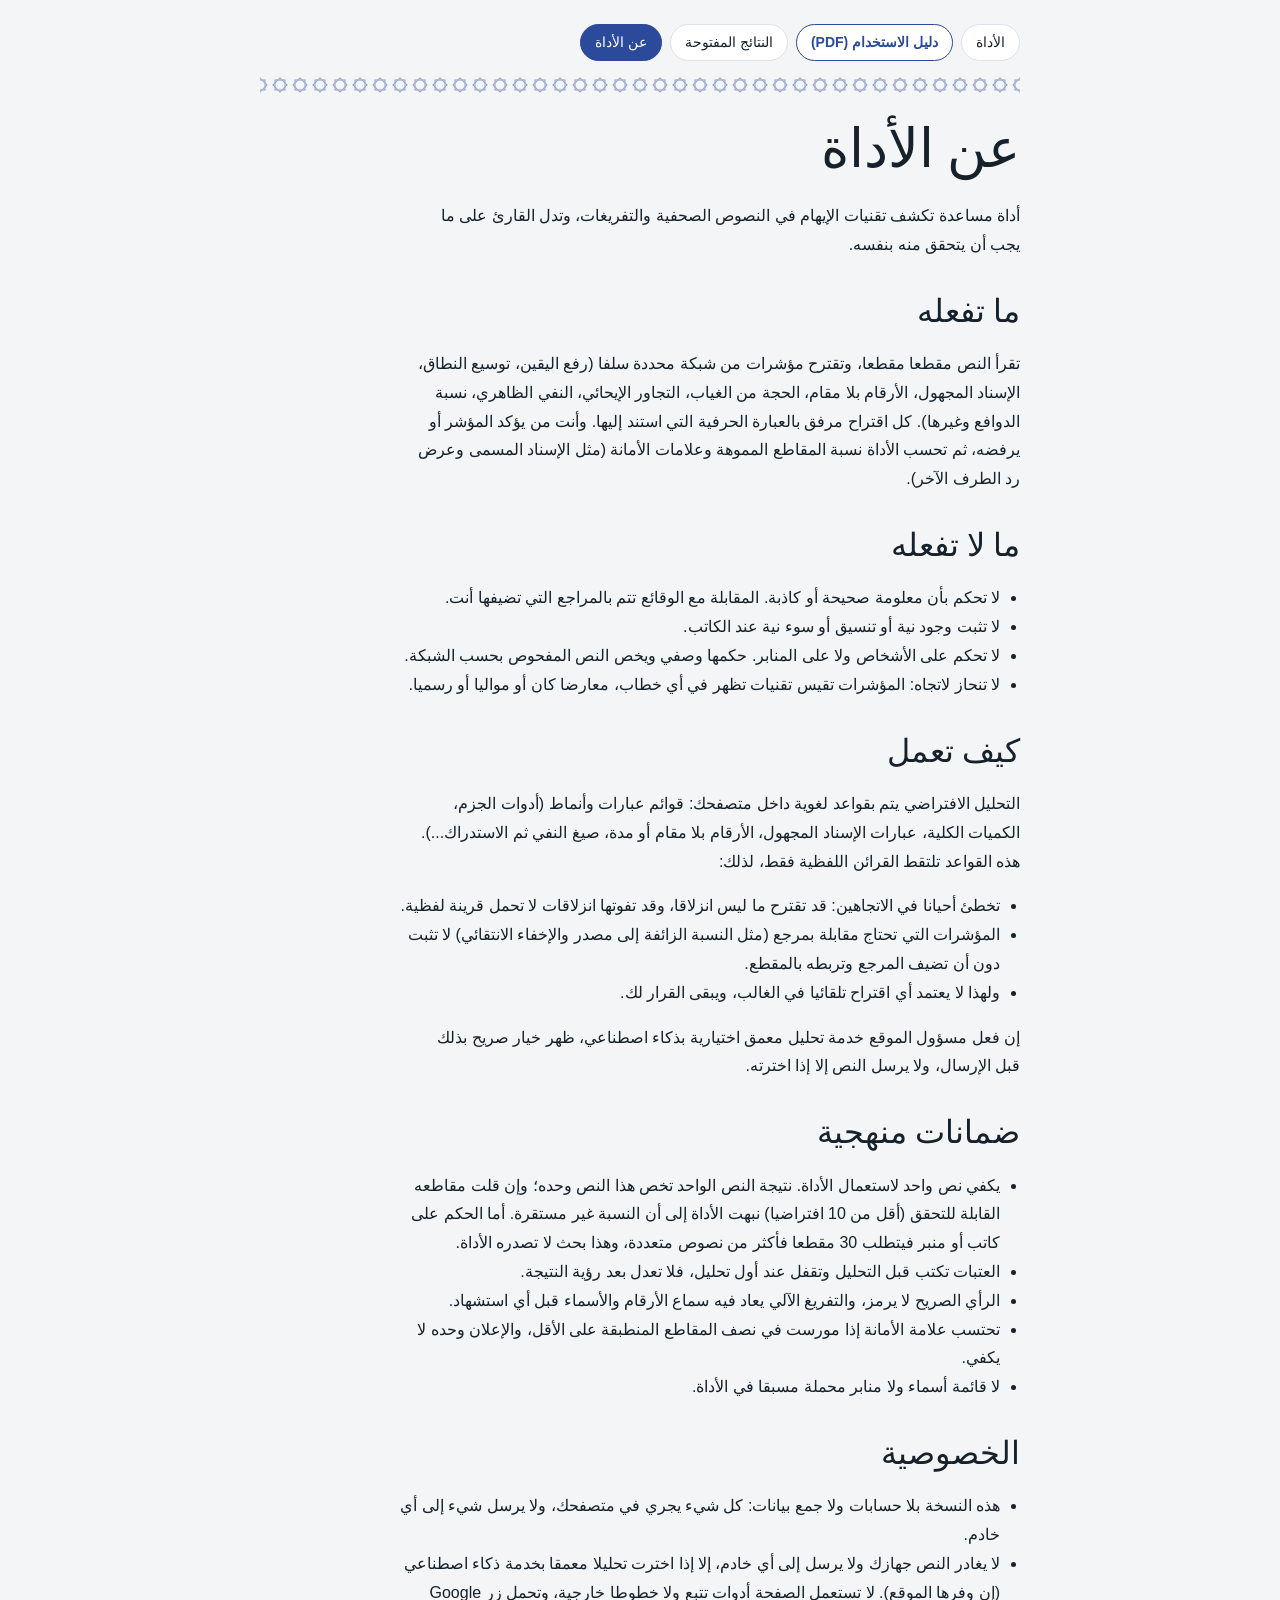
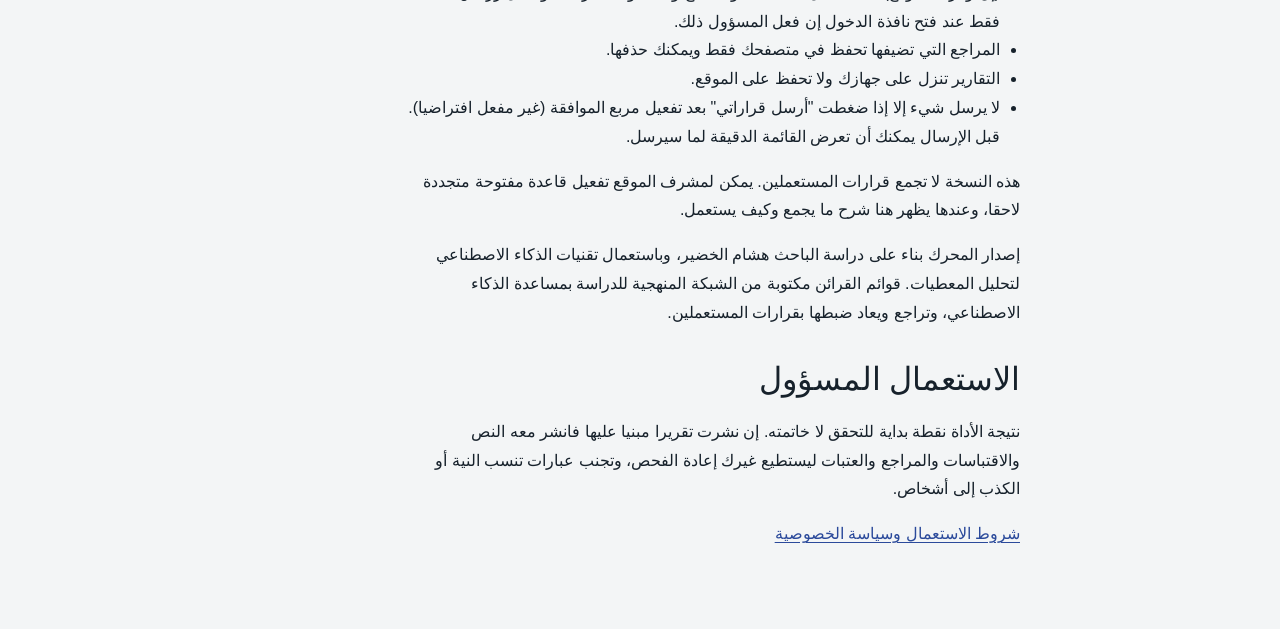
==== about.html @ cd6d9a6f "Add files via upload" ====
<!doctype html>
<html lang="ar" dir="rtl">
<head>
<meta charset="utf-8">
<meta http-equiv="Content-Security-Policy" content="default-src 'self'; script-src 'self' https://accounts.google.com/gsi/client; style-src 'self' 'unsafe-inline' https://accounts.google.com/gsi/style; img-src 'self' data:; font-src 'self'; connect-src 'self' https:; frame-src https://accounts.google.com/gsi/; object-src 'none'; base-uri 'none'; form-action 'self'">
<link rel="icon" href="data:image/svg+xml,%3Csvg xmlns='http://www.w3.org/2000/svg' viewBox='0 0 32 32'%3E%3Crect width='32' height='32' rx='7' fill='%232B4A9B'/%3E%3Cpath d='M16 4l3.2 6.4L26 8.5l-1.9 6.8L28 16l-3.9.7L26 23.5l-6.8-1.9L16 28l-3.2-6.4L6 23.5l1.9-6.8L4 16l3.9-.7L6 8.5l6.8 1.9z' fill='%23fff'/%3E%3C/svg%3E">
<meta name="referrer" content="strict-origin-when-cross-origin">
<meta name="viewport" content="width=device-width,initial-scale=1">
<title>عن الأداة</title>
<link rel="stylesheet" href="style.css">
<style>main{max-width:760px;margin:0 auto;padding:24px 0 64px}main h2{margin:28px 0 8px}main p,main li{max-width:68ch}ul{padding-inline-start:20px}</style>
</head>
<body style="padding-inline:16px">
<main>
<nav class="topnav" aria-label="التنقل"><a href="index.html">الأداة</a><a href="dalil-alistikhdam.pdf" download class="pdf">دليل الاستخدام (PDF)</a><a href="public.html">النتائج المفتوحة</a><a href="about.html" aria-current="page">عن الأداة</a></nav>

<h1>عن الأداة</h1>
<p>أداة مساعدة تكشف تقنيات الإيهام في النصوص الصحفية والتفريغات، وتدل القارئ على ما يجب أن يتحقق منه بنفسه.</p>

<h2>ما تفعله</h2>
<p>تقرأ النص مقطعا مقطعا، وتقترح مؤشرات من شبكة محددة سلفا (رفع اليقين، توسيع النطاق، الإسناد المجهول، الأرقام بلا مقام، الحجة من الغياب، التجاور الإيحائي، النفي الظاهري، نسبة الدوافع وغيرها). كل اقتراح مرفق بالعبارة الحرفية التي استند إليها. وأنت من يؤكد المؤشر أو يرفضه، ثم تحسب الأداة نسبة المقاطع المموهة وعلامات الأمانة (مثل الإسناد المسمى وعرض رد الطرف الآخر).</p>

<h2>ما لا تفعله</h2>
<ul>
<li>لا تحكم بأن معلومة صحيحة أو كاذبة. المقابلة مع الوقائع تتم بالمراجع التي تضيفها أنت.</li>
<li>لا تثبت وجود نية أو تنسيق أو سوء نية عند الكاتب.</li>
<li>لا تحكم على الأشخاص ولا على المنابر. حكمها وصفي ويخص النص المفحوص بحسب الشبكة.</li>
<li>لا تنحاز لاتجاه: المؤشرات تقيس تقنيات تظهر في أي خطاب، معارضا كان أو مواليا أو رسميا.</li>
</ul>

<h2>كيف تعمل</h2>
<p>التحليل الافتراضي يتم بقواعد لغوية داخل متصفحك: قوائم عبارات وأنماط (أدوات الجزم، الكميات الكلية، عبارات الإسناد المجهول، الأرقام بلا مقام أو مدة، صيغ النفي ثم الاستدراك...). هذه القواعد تلتقط القرائن اللفظية فقط، لذلك:</p>
<ul>
<li>تخطئ أحيانا في الاتجاهين: قد تقترح ما ليس انزلاقا، وقد تفوتها انزلاقات لا تحمل قرينة لفظية.</li>
<li>المؤشرات التي تحتاج مقابلة بمرجع (مثل النسبة الزائفة إلى مصدر والإخفاء الانتقائي) لا تثبت دون أن تضيف المرجع وتربطه بالمقطع.</li>
<li>ولهذا لا يعتمد أي اقتراح تلقائيا في الغالب، ويبقى القرار لك.</li>
</ul>
<p>إن فعل مسؤول الموقع خدمة تحليل معمق اختيارية بذكاء اصطناعي، ظهر خيار صريح بذلك قبل الإرسال، ولا يرسل النص إلا إذا اخترته.</p>

<h2>ضمانات منهجية</h2>
<ul>
<li>يكفي نص واحد لاستعمال الأداة. نتيجة النص الواحد تخص هذا النص وحده؛ وإن قلت مقاطعه القابلة للتحقق (أقل من 10 افتراضيا) نبهت الأداة إلى أن النسبة غير مستقرة. أما الحكم على كاتب أو منبر فيتطلب 30 مقطعا فأكثر من نصوص متعددة، وهذا بحث لا تصدره الأداة.</li>
<li>العتبات تكتب قبل التحليل وتقفل عند أول تحليل، فلا تعدل بعد رؤية النتيجة.</li>
<li>الرأي الصريح لا يرمز، والتفريغ الآلي يعاد فيه سماع الأرقام والأسماء قبل أي استشهاد.</li>
<li>تحتسب علامة الأمانة إذا مورست في نصف المقاطع المنطبقة على الأقل، والإعلان وحده لا يكفي.</li>
<li>لا قائمة أسماء ولا منابر محملة مسبقا في الأداة.</li>
</ul>

<h2>الخصوصية</h2>
<ul>
<li class="only-static">هذه النسخة بلا حسابات ولا جمع بيانات: كل شيء يجري في متصفحك، ولا يرسل شيء إلى أي خادم.</li>
<li class="only-full">يشترط الموقع حسابا ببريدك الإلكتروني (Gmail أو غيره) وموافقتك على <a href="terms.html">شروط الاستعمال</a>. نحفظ بريدك وتاريخ موافقتك على الشروط، ولا نرسل إليك دعايات. يمكنك من قائمة "حسابي" تنزيل بياناتك أو حذف حسابك.</li>
<li>لا يغادر النص جهازك ولا يرسل إلى أي خادم، إلا إذا اخترت تحليلا معمقا بخدمة ذكاء اصطناعي (إن وفرها الموقع). لا تستعمل الصفحة أدوات تتبع ولا خطوطا خارجية، وتحمل زر Google فقط عند فتح نافذة الدخول إن فعل المسؤول ذلك.</li>
<li>المراجع التي تضيفها تحفظ في متصفحك فقط ويمكنك حذفها.</li>
<li>التقارير تنزل على جهازك ولا تحفظ على الموقع.</li>
<li>لا يرسل شيء إلا إذا ضغطت "أرسل قراراتي" بعد تفعيل مربع الموافقة (غير مفعل افتراضيا). قبل الإرسال يمكنك أن تعرض القائمة الدقيقة لما سيرسل.</li>
</ul>

<div class="only-full">
<h2>مشروع معرفي مفتوح</h2>
<p>الموقع مشروع معرفي مفتوح: قرارات المستعملين الذين يوافقون على المساهمة تجمع مجهولة وتنشر مجمعة، ويمكن لأي زائر مراجعتها في كل وقت في صفحة <a href="public.html">النتائج المفتوحة</a>، وتنزيل البيانات الخام المجهولة، ومراسلة الموقع من الصفحة نفسها.</p>
<ul>
<li><b>ما يجمع:</b> رقم المؤشر، قرينة لفظية قصيرة (لا تتجاوز ثماني كلمات)، قرارك (أكدت أو رفضت أو أضفت يدويا)، إصدار المحرك، نمط التحليل (قواعد أو ذكاء اصطناعي)، الشهر، شكل المادة إن اخترته.</li>
<li><b>ما لا يجمع في المساهمة:</b> نص المقال، الرابط، اسم المنبر، الاسم، البريد، عنوان IP. المساهمة غير مرتبطة بحسابك. يستعمل الحساب فقط لتحديد عدد الإرسالات اليومية، ويمحى عداد اليوم في اليوم التالي.</li>
<li><b>حفظ تقريرك:</b> نص تحليلك ونتيجته لا يصلان إلى الخادم أبدا. نزل البيانات (JSON) لتحتفظ بها، وافتحها لاحقا بزر "افتح تقريرا محفوظا" لتكمل المراجعة. ما لم تنزله يضيع بإغلاق الصفحة.</li>
<li><b>الحذف:</b> يحذف حسابك ورسائلك متى شئت، لكن لا يمكن حذف قرار أرسلته لأنه مجهول المصدر ولا رابط بينه وبينك.</li>
<li><b>الاستعمال:</b> تستعمل القاعدة لمعرفة القرائن التي تخطئ فيها الأداة. لا يعدل المحرك تلقائيا: كل تعديل يراجعه الباحث بعد حد أدنى من القرارات، ويسجل رقم إصدار جديد.</li>
<li><b>ضوابط الموثوقية:</b> لا يحسب في المساهمات إلا ما راجعه إنسان (المؤشرات التي اعتمدت آليا ولم تؤكدها بنفسك لا ترسل). يمنع تسجيل القرارات نفسها مرتين (بصمة للمحتوى فقط، لا ترتبط بحسابك). تعد القرينة موثوقة بعد قرارات من 5 مساهمات مستقلة على الأقل، وتعرض نسبة رفضها بمجال ثقة 95% يتسع حين تقل القرارات. تسجل كل مساهمة مع إصدار المحرك، فلا تخلط بين إصدارين. وللمشرف إيقاف أي مساهمة مشبوهة من الإحصاءات والتنزيلات دون حذف.</li>
<li><b>حدود هذه القاعدة:</b> هي سجل لأحكام قراء، لا حقائق مثبتة، وتقيس مدى اتفاق الناس مع قرائن المحرك لا صحة النصوص. تصلح لمعايرة المحرك ولدراسة وصفية، ولا تصلح وحدها دليلا على أن نصا أو كاتبا بعينه مموه. المشاركون غير موثقي الخبرة، وقد يحاول منظمون توجيه النتائج، ولذلك تراجع عينة منها يدويا قبل أي تعديل.</li>
<li><b>ما لن يحصل:</b> لا ترتيب للمنابر ولا للكتاب، ولا مقارنة بين الخطابات.</li>
</ul>
</div>
<p class="only-static">هذه النسخة لا تجمع قرارات المستعملين. يمكن لمشرف الموقع تفعيل قاعدة مفتوحة متجددة لاحقا، وعندها يظهر هنا شرح ما يجمع وكيف يستعمل.</p>
<p>إصدار المحرك بناء على دراسة الباحث هشام الخضير، وباستعمال تقنيات الذكاء الاصطناعي لتحليل المعطيات. قوائم القرائن مكتوبة من الشبكة المنهجية للدراسة بمساعدة الذكاء الاصطناعي، وتراجع ويعاد ضبطها بقرارات المستعملين.</p>

<h2>الاستعمال المسؤول</h2>
<p>نتيجة الأداة نقطة بداية للتحقق لا خاتمته. إن نشرت تقريرا مبنيا عليها فانشر معه النص والاقتباسات والمراجع والعتبات ليستطيع غيرك إعادة الفحص، وتجنب عبارات تنسب النية أو الكذب إلى أشخاص.</p>
<p><a href="terms.html">شروط الاستعمال وسياسة الخصوصية</a></p>
</main>
<script src="config.js"></script>
<script src="mode.js"></script>
</body>
</html>
---- style.css ----
/* ====== الهوية البصرية ======
   ورق رمادي مزرق محايد، حبر أزرق داكن، لون مميز واحد (أزرق مستوحى من الزليج)، ودلالات وظيفية للتنبيه فقط.
   العنصر المميز الوحيد: شريط النجمة الثمانية (زليج) تحت قائمة التنقل. باقي الصفحة هادئ. */
@font-face{font-family:"Tadqiq Display";src:url("fonts/title.woff") format("woff"),local("Reem Kufi"),local("ReemKufi-Regular");font-weight:400 800;font-display:swap}
@font-face{font-family:"Tadqiq Maghribi";src:url("fonts/BouazziMaghribi-Regular.woff2") format("woff2"),url("fonts/BouazziMaghribi-Regular.woff") format("woff");font-weight:400;font-display:swap}
@font-face{font-family:"Tadqiq Text";src:url("fonts/text-400.woff") format("woff"),local("IBM Plex Sans Arabic"),local("IBMPlexSansArabic");font-weight:400 500;font-display:swap}
@font-face{font-family:"Tadqiq Text";src:url("fonts/text-600.woff") format("woff"),local("IBM Plex Sans Arabic SemiBold"),local("IBMPlexSansArabic-SemiBold");font-weight:600;font-display:swap}
@font-face{font-family:"Tadqiq Text";src:url("fonts/text-700.woff") format("woff"),local("IBM Plex Sans Arabic Bold"),local("IBMPlexSansArabic-Bold");font-weight:700 800;font-display:swap}
:root{
  --bg:#F3F5F6; --panel:#FFFFFF; --ink:#16212B; --mute:#55616E; --line:#DCE2E7; --soft:#E8EDF1;
  --accent:#2B4A9B; --accent-ink:#FFFFFF;
  --flag:#A3271D; --flag-bg:#FBEBE8; --warn:#7F5200; --warn-bg:#FAF0D9; --ok:#1F6B3E; --ok-bg:#E4F2E9;
  --mark:#FFE7A0; --shadow:0 1px 2px rgba(22,33,43,.05),0 6px 18px -8px rgba(22,33,43,.12);
  --f-maghribi:"Tadqiq Maghribi","Tadqiq Display","Reem Kufi",serif;
  --f-display:"Tadqiq Display","Reem Kufi","Segoe UI",Tahoma,"Noto Sans Arabic",sans-serif;
  --f-body:"Tadqiq Text","IBM Plex Sans Arabic","Segoe UI",Tahoma,"Noto Sans Arabic",sans-serif;
  color-scheme:light;
}
@media (prefers-color-scheme: dark){
  :root:not([data-theme="light"]){
    --bg:#0E141B; --panel:#16202A; --ink:#E8EDF2; --mute:#9AA8B6; --line:#27343F; --soft:#1D2A35;
    --accent:#8CA6EE; --accent-ink:#0E1630;
    --flag:#FF9488; --flag-bg:#3A1D1A; --warn:#F0C26B; --warn-bg:#30270F; --ok:#7FD39B; --ok-bg:#14301E;
    --mark:#5A4A12; --shadow:0 1px 2px rgba(0,0,0,.3),0 6px 18px -8px rgba(0,0,0,.5); color-scheme:dark;
  }
}
:root[data-theme="dark"]{
  --bg:#0E141B; --panel:#16202A; --ink:#E8EDF2; --mute:#9AA8B6; --line:#27343F; --soft:#1D2A35;
  --accent:#8CA6EE; --accent-ink:#0E1630;
  --flag:#FF9488; --flag-bg:#3A1D1A; --warn:#F0C26B; --warn-bg:#30270F; --ok:#7FD39B; --ok-bg:#14301E;
  --mark:#5A4A12; --shadow:0 1px 2px rgba(0,0,0,.3),0 6px 18px -8px rgba(0,0,0,.5); color-scheme:dark;
}
html{-webkit-text-size-adjust:100%}
body{background:var(--bg);color:var(--ink);font-family:var(--f-body);font-size:16px;line-height:1.8;padding-inline:16px;font-feature-settings:'kern','liga'}
#app{max-width:1080px;margin:0 auto;padding-block:24px 64px;direction:rtl}
*{box-sizing:border-box}
h1,h2,h3{font-family:var(--f-display);font-weight:700;margin:0;text-wrap:balance;letter-spacing:0}
h1,h2{font-family:var(--f-maghribi);font-weight:400;font-synthesis:none}   /* الخط المغربي للعناوين الأساسية؛ وزن واحد فلا تضخيم آلي */
h1{font-size:clamp(36px,6.5vw,54px);line-height:1.35}
h2{font-size:clamp(26px,3.8vw,32px);line-height:1.45;margin-bottom:12px}
h3{font-size:17px;line-height:1.5}
header{display:flex;flex-wrap:wrap;gap:10px 16px;align-items:baseline;justify-content:space-between;margin-bottom:28px;padding-bottom:8px}
header p{margin:6px 0 0;color:var(--mute);max-width:62ch}
.tag{font-size:12px;border:1px solid var(--line);border-radius:999px;padding:2px 10px;color:var(--mute);background:var(--panel)}
section{margin-bottom:28px;min-width:0}
.card{background:var(--panel);border:1px solid var(--line);border-radius:14px;padding:clamp(16px,3vw,24px);min-width:0;box-shadow:var(--shadow)}
.grid{display:grid;gap:12px;grid-template-columns:repeat(auto-fit,minmax(200px,1fr))}
label{display:flex;flex-direction:column;gap:4px;font-size:13px;color:var(--mute);min-width:0}
input,select,textarea,button{font:inherit;color:var(--ink)}
input[type=text],input[type=number],input[type=date],input[type=email],select,textarea{background:var(--bg);border:1px solid var(--line);border-radius:7px;padding:7px 10px;width:100%;min-width:0}
textarea{resize:vertical;line-height:1.8}
:focus-visible{outline:2px solid var(--accent);outline-offset:2px}
button{cursor:pointer;border:1px solid var(--line);background:var(--panel);border-radius:9px;padding:8px 16px;transition:background-color .15s,border-color .15s}
button:hover:not(:disabled){border-color:var(--accent)}
button.primary{background:var(--accent);color:var(--accent-ink);border-color:var(--accent);font-weight:600}
button.primary:hover:not(:disabled){filter:brightness(1.08)}
button:disabled{opacity:.5;cursor:not-allowed}
.row{display:flex;flex-wrap:wrap;gap:10px;align-items:center}
.note{color:var(--mute);font-size:13px}
.banner{border-radius:8px;padding:10px 14px;font-size:13.5px;border:1px solid var(--line);background:var(--soft)}
.banner.warn{background:var(--warn-bg);color:var(--warn);border-color:transparent}
.banner.demo{background:var(--soft)}
details summary{cursor:pointer;color:var(--accent);font-size:14px}
.th{display:grid;gap:10px;grid-template-columns:repeat(auto-fit,minmax(150px,1fr));margin-top:10px}
/* summary */
.stats{display:grid;gap:12px;grid-template-columns:repeat(auto-fit,minmax(170px,1fr));margin-bottom:14px}
.stat{background:var(--panel);border:1px solid var(--line);border-radius:12px;padding:14px 16px;min-width:0;box-shadow:var(--shadow)}
.stat b{display:block;font-family:var(--f-display);font-size:32px;line-height:1.2;font-weight:700;font-variant-numeric:tabular-nums}
.stat span{font-size:13px;color:var(--mute)}
.verdict{border-radius:14px;padding:18px 20px;border:1px solid var(--line);border-inline-start-width:6px;background:var(--panel);margin-bottom:14px}
.verdict .lab{font-family:var(--f-display);font-size:clamp(20px,3vw,26px);line-height:1.4}
.verdict.bad{background:var(--flag-bg);border-color:var(--flag)}
.verdict.bad .lab{color:var(--flag)}
.verdict.good{background:var(--ok-bg);border-color:var(--ok)}
.verdict.good .lab{color:var(--ok)}
.verdict.mid{background:var(--warn-bg);border-color:var(--warn)}
.verdict.mid .lab{color:var(--warn)}
.bar{height:8px;border-radius:99px;background:var(--soft);overflow:hidden;margin-top:6px}
.bar i{display:block;height:100%;background:var(--flag)}
table{width:100%;border-collapse:collapse;font-size:14px}
th,td{border-bottom:1px solid var(--line);padding:8px 8px;text-align:start;vertical-align:middle}
th{font-weight:600;color:var(--mute);font-size:13px}
.scroll{overflow-x:auto}
td input[type=number]{width:70px}
.pill{display:inline-block;border-radius:99px;padding:1px 10px;font-size:12.5px;background:var(--soft);color:var(--mute)}
.pill.ok{background:var(--ok-bg);color:var(--ok)}
.pill.no{background:var(--flag-bg);color:var(--flag)}
.pill.decl{background:var(--warn-bg);color:var(--warn)}
/* passages */
.p{border:1px solid var(--line);background:var(--panel);border-radius:12px;padding:16px;margin-bottom:12px;display:grid;gap:10px;min-width:0}
.p.camo{border-inline-start:5px solid var(--flag)}
.p.opin{opacity:.78}
.p-head{display:flex;flex-wrap:wrap;gap:8px 12px;align-items:center}
.p-n{font-family:var(--f-display);font-size:15px;color:var(--mute);min-width:2.2em}
.quote{margin:0;font-size:15.5px;line-height:1.9;overflow-wrap:anywhere}
mark{background:var(--mark);color:inherit;border-radius:3px;padding:0 2px}
.chips{display:flex;flex-wrap:wrap;gap:6px}
.chip{border-radius:99px;padding:2px 12px;font-size:13px;border:1px dashed var(--mute);background:transparent;display:inline-flex;gap:6px;align-items:center}
.chip.c{border-style:solid;border-color:var(--flag);background:var(--flag-bg);color:var(--flag);font-weight:600}
.chip.r{text-decoration:line-through;color:var(--mute);opacity:.6}
.chip small{font-size:11px;opacity:.85}
.p-meta{display:grid;gap:8px;grid-template-columns:repeat(auto-fit,minmax(190px,1fr))}
.why{font-size:13px;color:var(--mute);margin:0}
.add{display:flex;gap:6px;align-items:center}
.add select{width:auto;max-width:200px}
.legend{display:flex;flex-wrap:wrap;gap:12px;font-size:13px;color:var(--mute);margin-bottom:10px}
.bm{font-size:13px}
label .hint{font-size:12px;color:var(--mute);line-height:1.5}
.guide{display:grid;gap:10px;margin-top:10px}
.g-i{border:1px solid var(--line);border-radius:8px;padding:10px 12px;background:var(--bg)}
.g-i p{margin:2px 0;font-size:13.5px}
.g-i b{color:var(--ink)}
.refs{display:grid;gap:8px;margin:10px 0}
.ref{display:flex;flex-wrap:wrap;gap:6px 12px;align-items:baseline;border:1px solid var(--line);border-radius:8px;padding:8px 12px;background:var(--bg)}
.ref a{color:var(--accent);overflow-wrap:anywhere}
.ref .grow{flex:1;min-width:0}
.pill.est{background:var(--flag-bg);color:var(--flag);font-weight:600}
.checks{display:grid;gap:4px 14px;grid-template-columns:repeat(auto-fit,minmax(210px,1fr));margin-top:8px}
.checks label{flex-direction:row;align-items:center;gap:6px;color:var(--ink);font-size:14px}
.empty{border:1px dashed var(--line);border-radius:10px;padding:18px;color:var(--mute);background:var(--panel)}
.empty ol{margin:8px 0 0;padding-inline-start:20px}
.sumtxt{font-size:15.5px;line-height:1.9;margin:6px 0 0}
.chip small.auto{font-weight:400}

#msg{min-height:1.4em}
.prog{height:6px;border-radius:99px;background:var(--soft);overflow:hidden}
.prog i{display:block;height:100%;width:0;background:var(--accent);transition:width .3s}
@media (prefers-reduced-motion:reduce){.prog i{transition:none}}
@media (max-width:520px){h1{font-size:32px}.stat b{font-size:26px}}
a{color:var(--accent);text-underline-offset:3px}
body{margin:0}
[hidden]{display:none!important}

.topnav{display:flex;flex-wrap:wrap;gap:6px 8px;margin:0 0 18px;padding:0}
.topnav a{border:1px solid var(--line);background:var(--panel);color:var(--ink);text-decoration:none;border-radius:99px;padding:5px 14px;font-size:14px}
.topnav a:hover{border-color:var(--accent)}
.topnav a[aria-current="page"]{background:var(--accent);color:var(--accent-ink);border-color:var(--accent)}
.topnav a.pdf{border-color:var(--accent);color:var(--accent);font-weight:600}

body.locked #app>*:not(.topnav){display:none}
body.locked main>*:not(.topnav):not(h1){display:none}
.gate{position:fixed;inset:0;z-index:50;background:rgba(15,22,28,.72);display:flex;align-items:flex-start;justify-content:center;padding:24px 16px;overflow-y:auto}
.gate-card{background:var(--panel);color:var(--ink);border:1px solid var(--line);border-radius:12px;padding:20px;max-width:460px;width:100%;margin-block:auto;display:grid;gap:10px}
.gate-card h2{margin:0}.gate-card h3{margin:8px 0 0}
.g-terms{flex-direction:row;flex-wrap:wrap;align-items:center;gap:6px;color:var(--ink);font-size:14px;background:var(--soft);border-radius:8px;padding:8px 10px}
.g-btn{min-height:44px}
.acct{margin-inline-start:auto;display:inline-flex;gap:6px;align-items:center;flex-wrap:wrap}
.acct .who{max-width:200px;overflow:hidden;text-overflow:ellipsis;white-space:nowrap;direction:ltr;color:var(--mute);font-size:13px}
.acct button{padding:3px 12px;font-size:13px;border-radius:99px}

/* الشريط المميز: نجمة ثمانية متكررة (نمط الزليج). عنصر الهوية الوحيد */
.topnav::after{content:"";flex:0 0 100%;height:20px;margin-top:8px;background:var(--accent);opacity:.45;
  -webkit-mask:url("data:image/svg+xml,%3Csvg xmlns='http://www.w3.org/2000/svg' width='20' height='20' viewBox='0 0 20 20'%3E%3Cg fill='none' stroke='black' stroke-width='1.1'%3E%3Crect x='5' y='5' width='10' height='10'/%3E%3Crect x='5' y='5' width='10' height='10' transform='rotate(45 10 10)'/%3E%3C/g%3E%3C/svg%3E") repeat-x center/20px 20px;
  mask:url("data:image/svg+xml,%3Csvg xmlns='http://www.w3.org/2000/svg' width='20' height='20' viewBox='0 0 20 20'%3E%3Cg fill='none' stroke='black' stroke-width='1.1'%3E%3Crect x='5' y='5' width='10' height='10'/%3E%3Crect x='5' y='5' width='10' height='10' transform='rotate(45 10 10)'/%3E%3C/g%3E%3C/svg%3E") repeat-x center/20px 20px}
.topnav{align-items:center}
.tag{border-color:var(--accent);color:var(--accent);background:transparent}
.quote{max-width:70ch}
@media (prefers-reduced-motion:reduce){*{transition:none!important}}
@media print{.topnav,.gate,button,.row,details>summary~*{display:none!important}body{background:#fff;color:#000}}

/* محتوى يظهر بحسب نمط الموقع */
.only-full{display:none}
html[data-mode=full] .only-full{display:revert}
html[data-mode=full] .only-static{display:none}
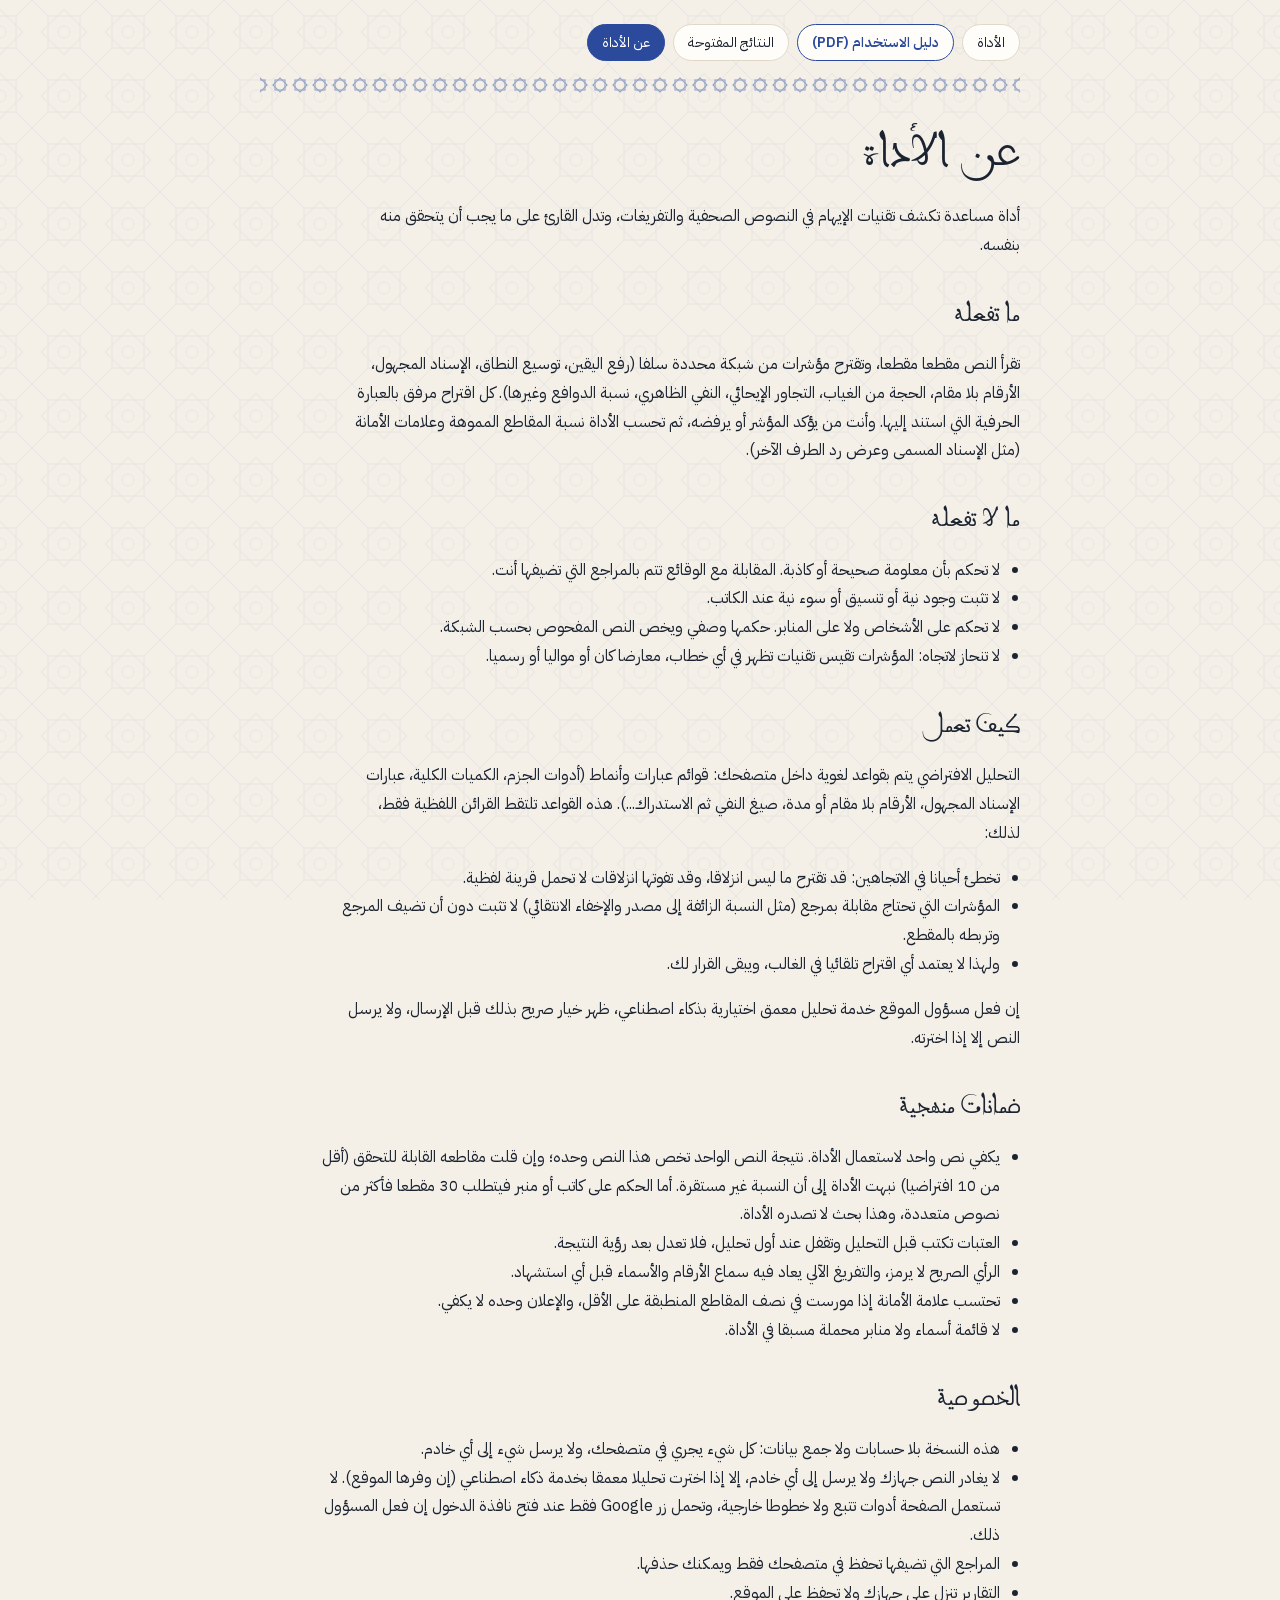
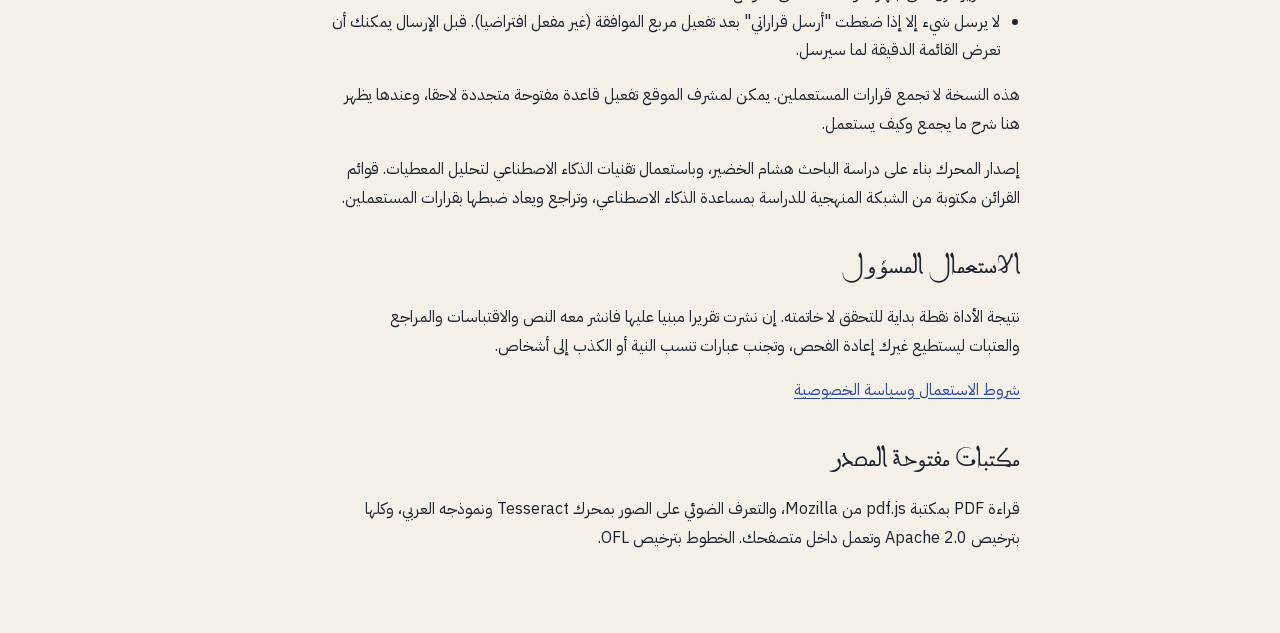
==== commit caa313e2: "Add files via upload Mise à jour : design, Word, PDF et images" ====
--- a/about.html
+++ b/about.html
@@ -2,7 +2,7 @@
 <html lang="ar" dir="rtl">
 <head>
 <meta charset="utf-8">
-<meta http-equiv="Content-Security-Policy" content="default-src 'self'; script-src 'self' https://accounts.google.com/gsi/client; style-src 'self' 'unsafe-inline' https://accounts.google.com/gsi/style; img-src 'self' data:; font-src 'self'; connect-src 'self' https:; frame-src https://accounts.google.com/gsi/; object-src 'none'; base-uri 'none'; form-action 'self'">
+<meta http-equiv="Content-Security-Policy" content="default-src 'self'; script-src 'self' 'wasm-unsafe-eval' https://accounts.google.com/gsi/client; worker-src 'self'; style-src 'self' 'unsafe-inline' https://accounts.google.com/gsi/style; img-src 'self' data:; font-src 'self'; connect-src 'self' https:; frame-src https://accounts.google.com/gsi/; object-src 'none'; base-uri 'none'; form-action 'self'">
 <link rel="icon" href="data:image/svg+xml,%3Csvg xmlns='http://www.w3.org/2000/svg' viewBox='0 0 32 32'%3E%3Crect width='32' height='32' rx='7' fill='%232B4A9B'/%3E%3Cpath d='M16 4l3.2 6.4L26 8.5l-1.9 6.8L28 16l-3.9.7L26 23.5l-6.8-1.9L16 28l-3.2-6.4L6 23.5l1.9-6.8L4 16l3.9-.7L6 8.5l6.8 1.9z' fill='%23fff'/%3E%3C/svg%3E">
 <meta name="referrer" content="strict-origin-when-cross-origin">
 <meta name="viewport" content="width=device-width,initial-scale=1">
@@ -76,6 +76,8 @@
 <h2>الاستعمال المسؤول</h2>
 <p>نتيجة الأداة نقطة بداية للتحقق لا خاتمته. إن نشرت تقريرا مبنيا عليها فانشر معه النص والاقتباسات والمراجع والعتبات ليستطيع غيرك إعادة الفحص، وتجنب عبارات تنسب النية أو الكذب إلى أشخاص.</p>
 <p><a href="terms.html">شروط الاستعمال وسياسة الخصوصية</a></p>
+
+<h2>مكتبات مفتوحة المصدر</h2><p>قراءة PDF بمكتبة pdf.js من Mozilla، والتعرف الضوئي على الصور بمحرك Tesseract ونموذجه العربي، وكلها بترخيص Apache 2.0 وتعمل داخل متصفحك. الخطوط بترخيص OFL.</p>
 </main>
 <script src="config.js"></script>
 <script src="mode.js"></script>
--- a/style.css
+++ b/style.css
@@ -7,8 +7,8 @@
 @font-face{font-family:"Tadqiq Text";src:url("fonts/text-600.woff") format("woff"),local("IBM Plex Sans Arabic SemiBold"),local("IBMPlexSansArabic-SemiBold");font-weight:600;font-display:swap}
 @font-face{font-family:"Tadqiq Text";src:url("fonts/text-700.woff") format("woff"),local("IBM Plex Sans Arabic Bold"),local("IBMPlexSansArabic-Bold");font-weight:700 800;font-display:swap}
 :root{
-  --bg:#F3F5F6; --panel:#FFFFFF; --ink:#16212B; --mute:#55616E; --line:#DCE2E7; --soft:#E8EDF1;
-  --accent:#2B4A9B; --accent-ink:#FFFFFF;
+  --bg:#F4F0E8; --panel:#FFFDF9; --ink:#1B2230; --mute:#5B5850; --line:#E0D8C6; --soft:#ECE5D6;
+  --accent:#2B4A9B; --accent-ink:#FFFFFF; --hero:#1A2A62; --brass:#B07D2B; --brass-hi:#E6BC6C;
   --flag:#A3271D; --flag-bg:#FBEBE8; --warn:#7F5200; --warn-bg:#FAF0D9; --ok:#1F6B3E; --ok-bg:#E4F2E9;
   --mark:#FFE7A0; --shadow:0 1px 2px rgba(22,33,43,.05),0 6px 18px -8px rgba(22,33,43,.12);
   --f-maghribi:"Tadqiq Maghribi","Tadqiq Display","Reem Kufi",serif;
@@ -18,15 +18,15 @@
 }
 @media (prefers-color-scheme: dark){
   :root:not([data-theme="light"]){
-    --bg:#0E141B; --panel:#16202A; --ink:#E8EDF2; --mute:#9AA8B6; --line:#27343F; --soft:#1D2A35;
-    --accent:#8CA6EE; --accent-ink:#0E1630;
+    --bg:#10131A; --panel:#181C26; --ink:#ECE9E2; --mute:#A4A59F; --line:#2A2F3C; --soft:#212634;
+    --accent:#8CA6EE; --accent-ink:#0E1630; --hero:#1B2756; --brass:#D6A24A; --brass-hi:#EBC77F;
     --flag:#FF9488; --flag-bg:#3A1D1A; --warn:#F0C26B; --warn-bg:#30270F; --ok:#7FD39B; --ok-bg:#14301E;
     --mark:#5A4A12; --shadow:0 1px 2px rgba(0,0,0,.3),0 6px 18px -8px rgba(0,0,0,.5); color-scheme:dark;
   }
 }
 :root[data-theme="dark"]{
-  --bg:#0E141B; --panel:#16202A; --ink:#E8EDF2; --mute:#9AA8B6; --line:#27343F; --soft:#1D2A35;
-  --accent:#8CA6EE; --accent-ink:#0E1630;
+  --bg:#10131A; --panel:#181C26; --ink:#ECE9E2; --mute:#A4A59F; --line:#2A2F3C; --soft:#212634;
+  --accent:#8CA6EE; --accent-ink:#0E1630; --hero:#1B2756; --brass:#D6A24A; --brass-hi:#EBC77F;
   --flag:#FF9488; --flag-bg:#3A1D1A; --warn:#F0C26B; --warn-bg:#30270F; --ok:#7FD39B; --ok-bg:#14301E;
   --mark:#5A4A12; --shadow:0 1px 2px rgba(0,0,0,.3),0 6px 18px -8px rgba(0,0,0,.5); color-scheme:dark;
 }
@@ -162,3 +162,64 @@
 .only-full{display:none}
 html[data-mode=full] .only-full{display:revert}
 html[data-mode=full] .only-static{display:none}
+
+/* منتقي الملفات: زر موحد بدل عنصر المتصفح الافتراضي */
+.picks{display:flex;flex-wrap:wrap;gap:8px;margin-top:10px}
+label.pick{position:relative;flex-direction:row;align-items:center;gap:8px;cursor:pointer;color:var(--ink);background:var(--panel);border:1px dashed var(--accent);border-radius:9px;padding:9px 12px;font-size:14px}
+label.pick b{font-weight:600;color:var(--accent);white-space:nowrap}
+label.pick .fn{color:var(--mute);font-size:12px;max-width:16ch;overflow:hidden;text-overflow:ellipsis;white-space:nowrap}
+label.pick input[type=file]{position:absolute;inset:0;opacity:0;cursor:pointer;width:100%;height:100%}
+label.pick:focus-within{outline:2px solid var(--accent);outline-offset:2px}
+label.pick:hover{background:var(--soft)}
+@media (max-width:560px){.picks{flex-direction:column}label.pick{width:100%;justify-content:space-between}}
+input[type=checkbox]{accent-color:var(--accent);width:18px;height:18px;flex:none}
+label:has(>input[type=checkbox]){align-items:flex-start}
+label.pick .fn{unicode-bidi:plaintext}
+
+/* ====== خلفية وهوية (تحديث التصميم) ====== */
+:root{--zel:url("data:image/svg+xml,%3Csvg xmlns='http://www.w3.org/2000/svg' width='64' height='64' viewBox='0 0 64 64'%3E%3Cg fill='none' stroke='black' stroke-width='1'%3E%3Crect x='16' y='16' width='32' height='32'/%3E%3Crect x='16' y='16' width='32' height='32' transform='rotate(45 32 32)'/%3E%3Ccircle cx='32' cy='32' r='6'/%3E%3Cpath d='M0 0l16 16M64 0L48 16M0 64l16-16M64 64L48 48'/%3E%3C/g%3E%3C/svg%3E")}
+body{position:relative}
+body::before{content:"";position:fixed;inset:0;z-index:-1;pointer-events:none;background:var(--accent);opacity:.06;
+  -webkit-mask:var(--zel) repeat center top/64px 64px;mask:var(--zel) repeat center top/64px 64px}
+@media (prefers-color-scheme:dark){:root:not([data-theme="light"]) body::before{opacity:.09}}
+:root[data-theme="dark"] body::before{opacity:.09}
+
+/* مدخل الصفحة: عدسة فوق عبارة مقتبسة */
+header.hero{position:relative;overflow:hidden;display:grid;grid-template-columns:minmax(0,1.25fr) minmax(0,1fr);gap:28px;align-items:center;
+  background:var(--hero);color:#F4F1EA;border-radius:22px;padding:clamp(22px,4vw,44px);margin-bottom:28px;isolation:isolate}
+header.hero::before{content:"";position:absolute;inset:0;z-index:-1;background:#fff;opacity:.09;
+  -webkit-mask:var(--zel) repeat center/64px 64px;mask:var(--zel) repeat center/64px 64px}
+header.hero::after{content:"";position:absolute;z-index:-1;inset:auto auto -30% -10%;width:70%;aspect-ratio:1;border-radius:50%;
+  background:radial-gradient(closest-side,rgba(230,188,108,.22),transparent)}
+header.hero h1{color:#fff}
+header.hero p{color:#D9DCEA;margin:10px 0 0;max-width:56ch}
+header.hero p a{color:var(--brass-hi)}
+.hero .tag{position:absolute;top:14px;inset-inline-start:16px;border-color:var(--brass-hi);color:var(--brass-hi)}
+.hero .steps{list-style:none;padding:0;margin:18px 0 0;display:flex;flex-wrap:wrap;gap:8px 10px}
+.hero .steps li{font-size:14px;color:#F4F1EA;background:rgba(255,255,255,.1);border:1px solid rgba(255,255,255,.18);border-radius:99px;padding:3px 14px}
+.hero .steps li+li::before{content:"\2190";margin-inline-end:8px;color:var(--brass-hi)}
+.hero .cta{display:inline-block;margin-top:20px;background:var(--brass-hi);color:#1A1A26;text-decoration:none;font-weight:700;border-radius:99px;padding:10px 22px;min-height:44px}
+.hero .cta:hover{background:#fff}
+.hero .cta:focus-visible{outline:3px solid #fff;outline-offset:3px}
+.spec{position:relative;margin:0 12px 22px 0;padding:22px 22px 20px;border:4px solid var(--brass-hi);border-radius:26px;background:rgba(10,16,40,.55);box-shadow:0 0 0 8px rgba(230,188,108,.12)}
+.spec::after{content:"";position:absolute;width:70px;height:12px;border-radius:8px;background:var(--brass-hi);bottom:-14px;left:6px;transform:translate(-34px,2px) rotate(-45deg)}
+.spec blockquote{margin:0;font-size:clamp(17px,2.4vw,21px);line-height:1.9;color:#F4F1EA}
+.spec mark{background:rgba(230,188,108,.28);color:#fff;border-radius:6px;padding:1px 6px;box-shadow:inset 0 -2px 0 var(--brass-hi)}
+.spec figcaption{margin-top:10px;font-size:13px;color:var(--brass-hi)}
+@media (max-width:760px){header.hero{grid-template-columns:1fr;gap:34px}.spec{margin:0 4px 24px 18px}}
+
+/* بطاقة الحكم: أول ما يُرى في النتيجة */
+.verdict{position:relative;display:grid;grid-template-columns:auto 1fr;gap:4px 16px;align-items:start;padding:22px 24px;border-radius:18px;border-inline-start-width:8px;box-shadow:var(--shadow)}
+.verdict::before{grid-row:1/span 4;content:"?";width:52px;height:52px;border-radius:50%;display:grid;place-items:center;font-family:var(--f-display);font-size:28px;font-weight:700;border:3px solid currentColor;color:var(--mute)}
+.verdict.bad::before{content:"!";color:var(--flag)}
+.verdict.good::before{content:"\2713";color:var(--ok)}
+.verdict.mid::before{content:"~";color:var(--warn)}
+.verdict>*{grid-column:2}
+.verdict .lab{font-size:clamp(24px,4vw,32px)}
+.verdict .sumtxt{margin:4px 0 0}
+.stats{margin-top:14px}
+@media (max-width:520px){.verdict{grid-template-columns:1fr;padding:18px}.verdict::before{grid-row:auto;margin-bottom:6px}.verdict>*{grid-column:1}}
+@media (max-width:760px){.hero .tag{position:static;order:-1;justify-self:start}}
+.stat b{display:block;direction:ltr;text-align:right;unicode-bidi:isolate}
+h3.mag{font-family:var(--f-maghribi);font-weight:400;font-synthesis:none;font-size:clamp(24px,3.4vw,30px);line-height:1.5}
+.read-note{margin:8px 0 0;padding:8px 12px;border-radius:9px;background:var(--warn-bg);color:var(--warn);border:1px solid var(--warn)}
